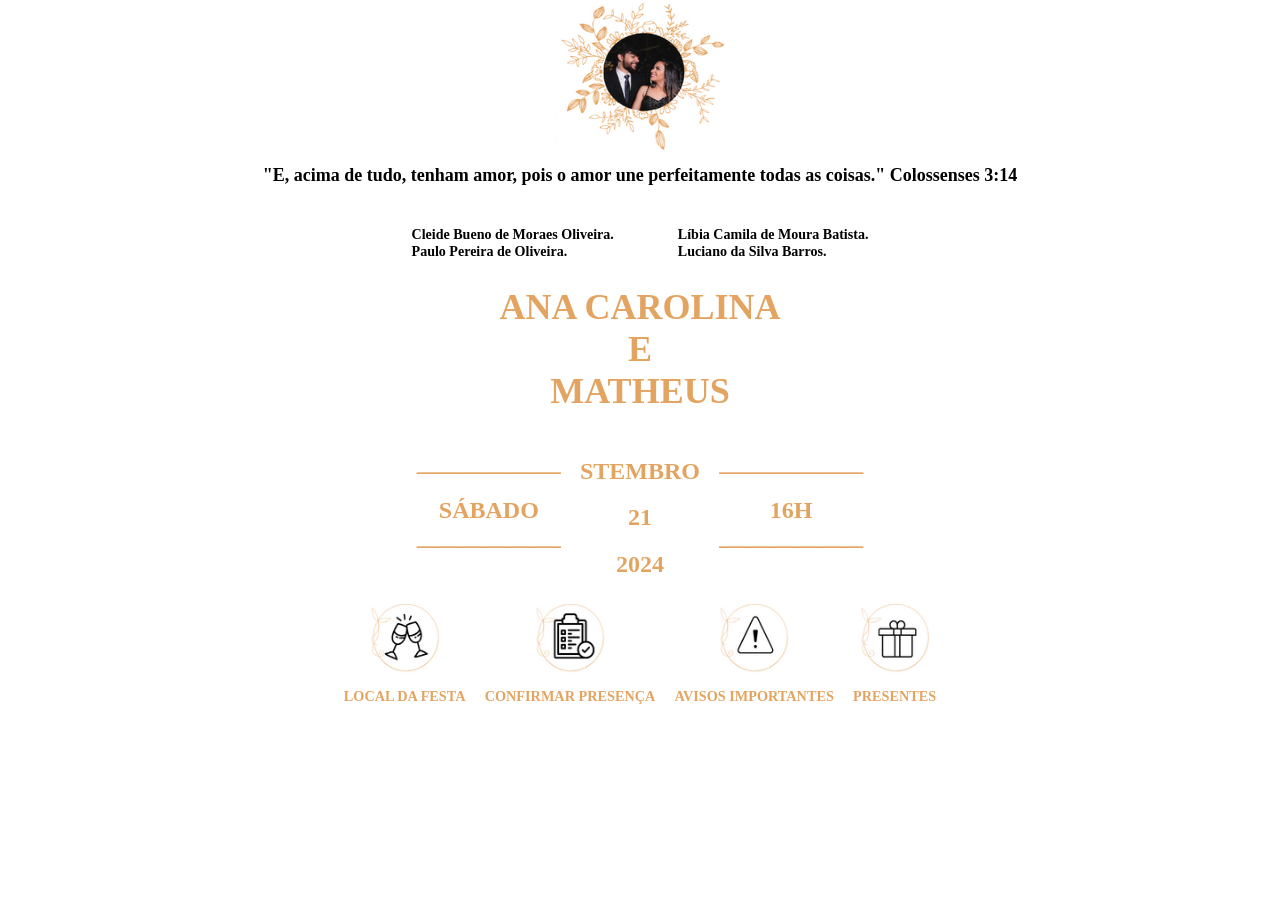
==== Convite/index.html @ 5fe6eae0 "Add files via upload" ====
<!DOCTYPE html>
<html lang="en">

<head>
  <meta charset="UTF-8">
  <meta name="viewport" content="width=device-width, initial-scale=1.0">
  <title>Document</title>
  <link rel="stylesheet" href="styles.css">
  </head>
</head>
<header>
  <img src="assets/Ana_e_Matheus.png" alt=""height="150" width="170">
</header>
<body>
  <div class="versiculo">
    <h2> "E, acima de tudo, tenham amor, pois o amor une perfeitamente todas as coisas." Colossenses 3:14 </h2>
  </div>
  <div class="familia">
    <div class="paisAna">
      <h3 class="cleide">Cleide Bueno de Moraes Oliveira.</h3>
      <h3 class="paulo">Paulo Pereira de Oliveira.</h3>
    </div>
    <div class="paisMatheus">
      <h3 class="libia">Líbia Camila de Moura Batista.</h3>
      <h3 class="luciano">Luciano da Silva Barros.</h3>
    </div>
  </div>
  <div class="nome">
    <h1 class="ana">ANA CAROLINA</h1>
    <h1 class="e">E</h1>
    <h1 class="matheus">MATHEUS</h1>
  </div>
  <div class="data">
    <div class="sabado">
      <h2 class="traco">____________</h2>
      <h2 class="saba">SÁBADO</h2>
      <h2 class="traco">____________</h2>
    </div>
    <div class="setembro">
      <h2 class="l">STEMBRO</h2>
      <h2 class="l">21</h2>
      <h2 class="l">2024</h2>
    </div>
    <div class="horas">
      <h2 class="traco">____________</h2>
      <h2 class="h">16H</h2>
      <h2 class="traco">____________</h2>
    </div>
  </div>
</body>
<footer>
  <div class="icones">
    <div class="local">
      <a href=""><img src="assets/localDaFesta.png" alt="" height="70" width="70"></a>
      <h2>LOCAL DA FESTA</h2>
    </div>
    <div class="presenca">
      <a href=""><img src="assets/confirmaPresenca.png" alt="" height="70" width="70"></a>
      <h2>CONFIRMAR PRESENÇA</h2>
    </div>
    <div class="avisos">
      <a href=""><img src="assets/avisosImportantes.png" alt="" height="70" width="70"></a>
      <h2>AVISOS IMPORTANTES</h2>
    </div>
    <div class="presentes">
      <a href=""><img src="assets/presentes.png" alt="" height="70" width="70"></a>
      <h2>PRESENTES</h2>
    </div>
  </div>
</footer>
</html>
---- Convite/styles.css ----
/* Estilos para dispositivos móveis */

/* Header */
header {
    display: flex;
    justify-content: center;
}

/* Corpo */
body {
    text-decoration: none;
    padding: 0;
    margin: 0;
}

/* Versículo */
.versiculo {
    display: flex;
    justify-content: center;
    font-size: 12px;
    padding-bottom: 2%;
}

/* Família */
.familia {
    display: flex;
    justify-content: center;
    font-size: 12px;
    gap: 5%;
    padding-bottom: 2%;
}

/* Pais Ana */
.paisAna {
    display: flex;
    flex-direction: column;
}

/* Cleide e Paulo */
.cleide,
.paulo {
    margin: 0%;
}

/* Pais Matheus */
.paisMatheus {
    display: flex;
    flex-direction: column;
}

/* Líbia e Luciano */
.libia,
.luciano {
    margin: 0%;
}

/* Nome */
.nome {
    display: flex;
    flex-direction: column;
    align-items: center;
    color: #E4A461;
    padding-bottom: 2%;
    font-size: 18px;
}

/* Ana, 'e', Matheus */
.ana,
.e,
.matheus {
    margin: 0%;
}

/* Data */
.data {
    display: flex;
    justify-content: center;
    gap: 0.5%;
    color: #E4A461;
    padding-bottom: 2%;
}

/* Setembro */
.setembro {
    display: flex;
    flex-direction: column;
    align-items: center;
}

/* Sábado */
.sabado {
    display: flex;
    flex-direction: column;
    align-items: center;
    padding: 1%;
}

/* Horas */
.horas {
    display: flex;
    flex-direction: column;
    align-items: center;
    padding: 1%;
}

/* Traco */
.traco {
    margin: 0%;
}

/* Saba e H */
.saba,
.h,
.l {
    margin-bottom: 0%;
}

/* Ícones */
.icones {
    display: flex;
    justify-content: center;
    font-size: 9.5px;
    gap: 1.5%;
    color: #E4A461;
}

/* Local */
.local,
.presenca,
.avisos,
.presentes {
    display: flex;
    justify-content: center;
    flex-direction: column;
    align-items: center;
}

/* Mídia Query para Telas de 430 x 932 */
@media only screen and (max-width: 430px) and (max-height: 932px) {
    /* Ajustes específicos para telas menores */
    .familia {
        gap: 2%;
    }

    .icones {
        font-size: 8px;
    }

    /* Exemplo de ocultar ou ajustar elementos adicionais, se necessário */
    .setembro,
    .sabado,
    .horas,
    .icones {
        display: none;
    }
}
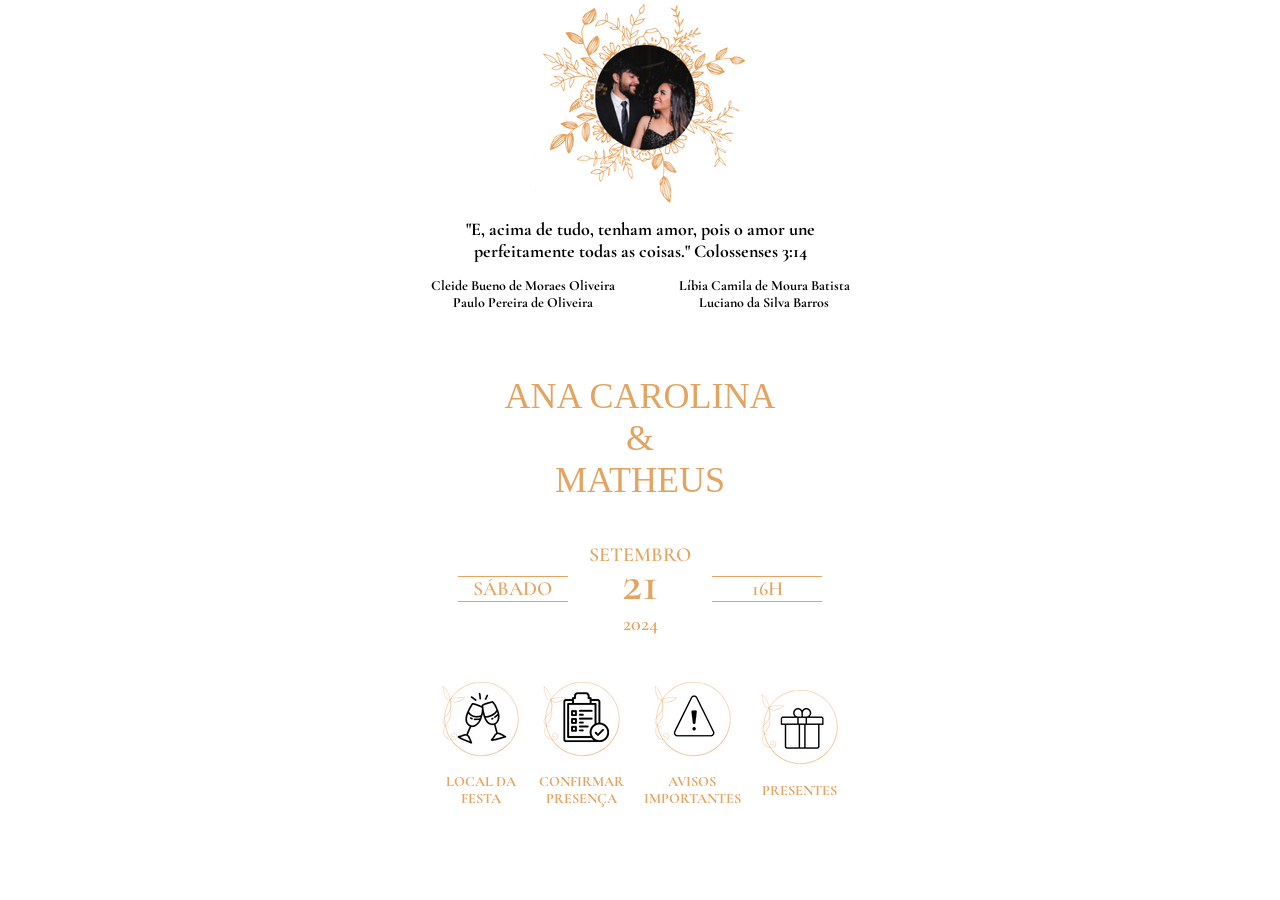
==== commit 28e37c4f: "Atualização de interface" ====
--- a/Convite/index.html
+++ b/Convite/index.html
@@ -1,71 +1,76 @@
 <!DOCTYPE html>
-<html lang="en">
+<html lang="pt-br">
 
 <head>
   <meta charset="UTF-8">
   <meta name="viewport" content="width=device-width, initial-scale=1.0">
-  <title>Document</title>
+  <title>Convite de Casamento</title>
   <link rel="stylesheet" href="styles.css">
-  </head>
+  <link href="https://fonts.googleapis.com/css2?family=Cormorant+Garamond:wght@300;400;500;600;700&display=swap" rel="stylesheet">
 </head>
-<header>
-  <img src="assets/Ana_e_Matheus.png" alt=""height="150" width="170">
-</header>
+
 <body>
-  <div class="versiculo">
-    <h2> "E, acima de tudo, tenham amor, pois o amor une perfeitamente todas as coisas." Colossenses 3:14 </h2>
-  </div>
-  <div class="familia">
-    <div class="paisAna">
-      <h3 class="cleide">Cleide Bueno de Moraes Oliveira.</h3>
-      <h3 class="paulo">Paulo Pereira de Oliveira.</h3>
+  <header>
+    <img src="assets/Ana_e_Matheus.png" alt="Ana e Matheus">
+  </header>
+
+  <div class="content">
+    <div class="versiculo">
+      <h2>"E, acima de tudo, tenham amor, pois o amor une <br> perfeitamente todas as coisas." Colossenses 3:14</h2>
     </div>
-    <div class="paisMatheus">
-      <h3 class="libia">Líbia Camila de Moura Batista.</h3>
-      <h3 class="luciano">Luciano da Silva Barros.</h3>
+
+    <div class="familia">
+      <div class="paisAna">
+        <h3 class="cleide">Cleide Bueno de Moraes Oliveira</h3>
+        <h3 class="paulo">Paulo Pereira de Oliveira</h3>
+      </div>
+      <div class="paisMatheus">
+        <h3 class="libia">Líbia Camila de Moura Batista</h3>
+        <h3 class="luciano">Luciano da Silva Barros</h3>
+      </div>
+    </div>
+
+    <div class="nome">
+      <h1 class="ana">ANA CAROLINA</h1>
+      <h1 class="e">&</h1>
+      <h1 class="matheus">MATHEUS</h1>
+    </div>
+
+    <div class="data">
+      <div class="sabado">
+        <h2 class="saba">SÁBADO</h2>
+      </div>
+      <div class="setembro">
+        <h2 id="mes" class="l">SETEMBRO</h2>
+        <h2 id="dia" class="l">21</h2>
+        <h2 id="ano" class="l">2024</h2>
+      </div>
+      <div class="horas">
+        <h2 class="h">16H</h2>
+      </div>
     </div>
   </div>
-  <div class="nome">
-    <h1 class="ana">ANA CAROLINA</h1>
-    <h1 class="e">E</h1>
-    <h1 class="matheus">MATHEUS</h1>
-  </div>
-  <div class="data">
-    <div class="sabado">
-      <h2 class="traco">____________</h2>
-      <h2 class="saba">SÁBADO</h2>
-      <h2 class="traco">____________</h2>
+
+  <footer>
+    <div class="icones">
+      <div class="local">
+        <a href="#"><img src="assets/localDaFesta.png" alt="Local da Festa"></a>
+        <h2>LOCAL DA<br> FESTA</h2>
+      </div>
+      <div class="presenca">
+        <a href="#"><img src="assets/confirmaPresenca.png" alt="Confirmar Presença"></a>
+        <h2>CONFIRMAR<br> PRESENÇA</h2>
+      </div>
+      <div class="avisos">
+        <a href="#"><img src="assets/avisosImportantes.png" alt="Avisos Importantes"></a>
+        <h2>AVISOS<br> IMPORTANTES</h2>
+      </div>
+      <div class="presentes">
+        <a href="#"><img src="assets/presentes.png" alt="Presentes"></a>
+        <h2>PRESENTES</h2>
+      </div>
     </div>
-    <div class="setembro">
-      <h2 class="l">STEMBRO</h2>
-      <h2 class="l">21</h2>
-      <h2 class="l">2024</h2>
-    </div>
-    <div class="horas">
-      <h2 class="traco">____________</h2>
-      <h2 class="h">16H</h2>
-      <h2 class="traco">____________</h2>
-    </div>
-  </div>
+  </footer>
 </body>
-<footer>
-  <div class="icones">
-    <div class="local">
-      <a href=""><img src="assets/localDaFesta.png" alt="" height="70" width="70"></a>
-      <h2>LOCAL DA FESTA</h2>
-    </div>
-    <div class="presenca">
-      <a href=""><img src="assets/confirmaPresenca.png" alt="" height="70" width="70"></a>
-      <h2>CONFIRMAR PRESENÇA</h2>
-    </div>
-    <div class="avisos">
-      <a href=""><img src="assets/avisosImportantes.png" alt="" height="70" width="70"></a>
-      <h2>AVISOS IMPORTANTES</h2>
-    </div>
-    <div class="presentes">
-      <a href=""><img src="assets/presentes.png" alt="" height="70" width="70"></a>
-      <h2>PRESENTES</h2>
-    </div>
-  </div>
-</footer>
+
 </html>
--- a/Convite/styles.css
+++ b/Convite/styles.css
@@ -1,4 +1,22 @@
+@font-face {
+    font-family: 'TheSeasons';
+    src: url('fonts/Fontspring-DEMO-theseasons-lt.otf');
+}
+
 /* Estilos para dispositivos móveis */
+html {
+    scroll-behavior: smooth;
+}
+
+::selection {
+    background-color: #E4A461;
+    color: white;
+}
+
+::-moz-selection {
+    background-color: #E4A461;
+    color: white;
+}
 
 /* Header */
 header {
@@ -8,50 +26,46 @@
 
 /* Corpo */
 body {
+    margin: 0;
+    padding: 0;
     text-decoration: none;
-    padding: 0;
-    margin: 0;
 }
 
 /* Versículo */
 .versiculo {
     display: flex;
     justify-content: center;
+    font-family: 'Cormorant Garamond', sans-serif;
     font-size: 12px;
-    padding-bottom: 2%;
+    font-weight: 100;
+    text-align: center;
 }
 
 /* Família */
 .familia {
     display: flex;
     justify-content: center;
+    gap: 5%;
+    padding-bottom: 5%;
+    font-family: 'Cormorant Garamond', sans-serif;
     font-size: 12px;
-    gap: 5%;
-    padding-bottom: 2%;
+    font-weight: 100;
 }
 
-/* Pais Ana */
-.paisAna {
+/* Pais Ana e Matheus */
+.paisAna,
+.paisMatheus {
     display: flex;
     flex-direction: column;
 }
 
 /* Cleide e Paulo */
 .cleide,
-.paulo {
-    margin: 0%;
-}
-
-/* Pais Matheus */
-.paisMatheus {
-    display: flex;
-    flex-direction: column;
-}
-
-/* Líbia e Luciano */
+.paulo,
 .libia,
 .luciano {
-    margin: 0%;
+    margin: 0;
+    text-align: center;
 }
 
 /* Nome */
@@ -64,11 +78,18 @@
     font-size: 18px;
 }
 
-/* Ana, 'e', Matheus */
+/* Ana, Matheus */
 .ana,
-.e,
 .matheus {
-    margin: 0%;
+    margin: 0;
+    font-family: 'TheSeasons';
+    font-weight: 100;
+}
+
+/* e */
+.e {
+    margin: 0;
+    font-weight: 100;
 }
 
 /* Data */
@@ -85,38 +106,57 @@
     display: flex;
     flex-direction: column;
     align-items: center;
+    font-family: 'Cormorant Garamond', sans-serif;
 }
 
-/* Sábado */
-.sabado {
-    display: flex;
-    flex-direction: column;
-    align-items: center;
-    padding: 1%;
+/* id mês ano e dia */
+#mes {
+    font-size: 20px;
+    margin-bottom: 1px;
 }
 
-/* Horas */
+#ano {
+    font-size: 20px;
+    margin-top: -1px;
+}
+
+#dia {
+    font-size: 50px;
+    margin-top: -15px;
+}
+
+/* Sábado e Horas */
+.sabado,
 .horas {
     display: flex;
     flex-direction: column;
     align-items: center;
-    padding: 1%;
+    padding: 15px;
 }
 
-/* Traco */
-.traco {
-    margin: 0%;
-}
-
-/* Saba e H */
+/* Saba, L e H */
 .saba,
 .h,
 .l {
-    margin-bottom: 0%;
+    margin-bottom: 0;
+    font-family: 'Cormorant Garamond', sans-serif;
+    font-size: 20px;
+    font-weight: 600;
+}
+
+/* saba e h */
+.saba,
+.h {
+    border-top: 1px solid #E4A461;
+    border-bottom: 1px solid #E4A461;
+    width: 110px;
+    text-align: center;
+    margin-top: 35px;
 }
 
 /* Ícones */
 .icones {
+    padding-top: 20px;
     display: flex;
     justify-content: center;
     font-size: 9.5px;
@@ -124,7 +164,7 @@
     color: #E4A461;
 }
 
-/* Local */
+/* Local, Presença, Avisos e Presentes */
 .local,
 .presenca,
 .avisos,
@@ -133,6 +173,9 @@
     justify-content: center;
     flex-direction: column;
     align-items: center;
+    font-family: 'Cormorant Garamond', sans-serif;
+    font-weight: 100;
+    text-align: center;
 }
 
 /* Mídia Query para Telas de 430 x 932 */
@@ -145,12 +188,4 @@
     .icones {
         font-size: 8px;
     }
-
-    /* Exemplo de ocultar ou ajustar elementos adicionais, se necessário */
-    .setembro,
-    .sabado,
-    .horas,
-    .icones {
-        display: none;
-    }
 }
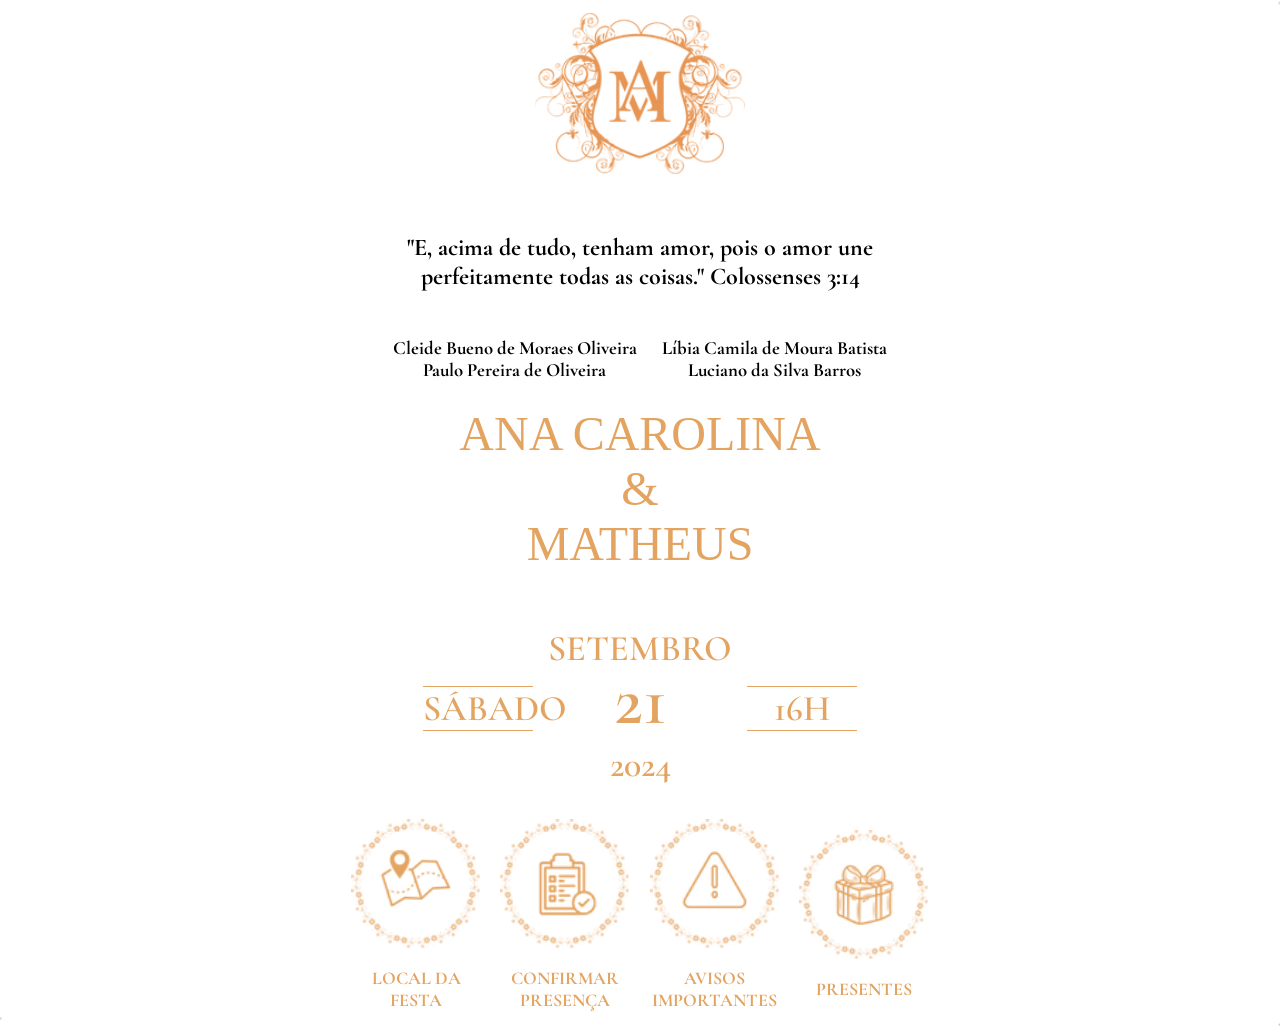
==== commit 692ef6f2: "bakground add" ====
--- a/Convite/index.html
+++ b/Convite/index.html
@@ -11,9 +11,8 @@
 
 <body>
   <header>
-    <img src="assets/Ana_e_Matheus.png" alt="Ana e Matheus">
+    <img src="assets/Ana_e_Matheus.png" alt="Ana e Matheus" width="210px">
   </header>
-
   <div class="content">
     <div class="versiculo">
       <h2>"E, acima de tudo, tenham amor, pois o amor une <br> perfeitamente todas as coisas." Colossenses 3:14</h2>
@@ -54,11 +53,11 @@
   <footer>
     <div class="icones">
       <div class="local">
-        <a href="#"><img src="assets/localDaFesta.png" alt="Local da Festa"></a>
+        <a href="https://www.google.com/maps/dir//-17.7634333,-50.8802422/@-17.7635506,-50.8812284,369m/data=!3m1!1e3!4m2!4m1!3e0?entry=ttu"><img src="assets/localDaFesta.png" alt="Local da Festa"></a>
         <h2>LOCAL DA<br> FESTA</h2>
       </div>
       <div class="presenca">
-        <a href="#"><img src="assets/confirmaPresenca.png" alt="Confirmar Presença"></a>
+        <a href="https://forms.gle/znVHmJxSqxEpw1am8"><img src="assets/confirmaPresenca.png" alt="Confirmar Presença"></a>
         <h2>CONFIRMAR<br> PRESENÇA</h2>
       </div>
       <div class="avisos">
@@ -66,7 +65,7 @@
         <h2>AVISOS<br> IMPORTANTES</h2>
       </div>
       <div class="presentes">
-        <a href="#"><img src="assets/presentes.png" alt="Presentes"></a>
+        <a href="https://listapresente.havan.com.br/Convidado/ItensListaPresente/761027 "><img src="assets/presentes.png" alt="Presentes"></a>
         <h2>PRESENTES</h2>
       </div>
     </div>
--- a/Convite/styles.css
+++ b/Convite/styles.css
@@ -22,6 +22,7 @@
 header {
     display: flex;
     justify-content: center;
+    padding: 1%;
 }
 
 /* Corpo */
@@ -29,6 +30,9 @@
     margin: 0;
     padding: 0;
     text-decoration: none;
+    background-image: url('assets/bakground\(1920\ x\ 1080\ px\).png'); /* Imagem de fundo */
+    background-size: cover; /* Cobrir toda a área do body */
+    background-position: center; /* Centralizar a imagem */
 }
 
 /* Versículo */
@@ -36,19 +40,22 @@
     display: flex;
     justify-content: center;
     font-family: 'Cormorant Garamond', sans-serif;
-    font-size: 12px;
+    font-size: 1em;
     font-weight: 100;
     text-align: center;
+    padding: 2%;
 }
 
 /* Família */
 .familia {
     display: flex;
     justify-content: center;
-    gap: 5%;
-    padding-bottom: 5%;
-    font-family: 'Cormorant Garamond', sans-serif;
-    font-size: 12px;
+    flex-direction: row;
+    align-items: center;
+    gap: 2%;
+    padding-bottom: 2%;
+    font-family: 'Cormorant Garamond', sans-serif;
+    font-size: 1em;
     font-weight: 100;
 }
 
@@ -57,6 +64,7 @@
 .paisMatheus {
     display: flex;
     flex-direction: column;
+    align-items: center;
 }
 
 /* Cleide e Paulo */
@@ -75,7 +83,7 @@
     align-items: center;
     color: #E4A461;
     padding-bottom: 2%;
-    font-size: 18px;
+    font-size: 1.5em;
 }
 
 /* Ana, Matheus */
@@ -96,9 +104,11 @@
 .data {
     display: flex;
     justify-content: center;
-    gap: 0.5%;
+    flex-direction: row;
+    align-items: center;
     color: #E4A461;
-    padding-bottom: 2%;
+    padding-bottom: 1%;
+    font-size: 1.5em;
 }
 
 /* Setembro */
@@ -111,17 +121,17 @@
 
 /* id mês ano e dia */
 #mes {
-    font-size: 20px;
+    font-size: 1.5em;
     margin-bottom: 1px;
 }
 
 #ano {
-    font-size: 20px;
+    font-size: 1.5em;
     margin-top: -1px;
 }
 
 #dia {
-    font-size: 50px;
+    font-size: 3em;
     margin-top: -15px;
 }
 
@@ -140,7 +150,7 @@
 .l {
     margin-bottom: 0;
     font-family: 'Cormorant Garamond', sans-serif;
-    font-size: 20px;
+    font-size: 1.5em;
     font-weight: 600;
 }
 
@@ -159,7 +169,7 @@
     padding-top: 20px;
     display: flex;
     justify-content: center;
-    font-size: 9.5px;
+    font-size: 0.75em;
     gap: 1.5%;
     color: #E4A461;
 }
@@ -178,14 +188,178 @@
     text-align: center;
 }
 
-/* Mídia Query para Telas de 430 x 932 */
-@media only screen and (max-width: 430px) and (max-height: 932px) {
-    /* Ajustes específicos para telas menores */
+.icones img {
+    width: 130px; /* Tamanho padrão para ícones */
+}
+
+/* Background Responsivo */
+@media only screen and (max-width: 1024px) {
+    body {
+        background-image: url('assets/bakground\(1024\ x\ 768\ px\).png');
+        background-size: cover;
+        background-position: center;
+    }
+}
+
+@media only screen and (max-width: 768px) {
+    body {
+        background-image: url('assets/bakground\(768\ x\ 1024\ px\).png');
+        background-size: cover;
+        background-position: center;
+    }
+}
+
+@media only screen and (max-width: 480px) {
+    body {
+        background-image: url('assets/bakground\(480\ x\ 800\ px\).png');
+        background-size: cover;
+        background-position: center;
+    }
+}
+
+/* Mídia Query para Telas de 768px ou menos */
+@media only screen and (max-width: 768px) {
     .familia {
-        gap: 2%;
+        gap: 1.5%;
+        font-size: 1em;
     }
 
     .icones {
-        font-size: 8px;
-    }
-}
+        font-size: 0.8em;
+    }
+
+    .icones img {
+        width: 110px; /* Ajuste do tamanho dos ícones */
+    }
+
+    .versiculo {
+        font-size: 1em;
+        padding: 3%;
+    }
+
+    .nome {
+        font-size: 1.3em;
+    }
+
+    .data {
+        font-size: 1.3em;
+    }
+
+    #mes,
+    #ano {
+        font-size: 1.3em;
+    }
+
+    #dia {
+        font-size: 2.8em;
+    }
+
+    .saba,
+    .h,
+    .l {
+        font-size: 1.3em;
+    }
+
+    .saba,
+    .h {
+        width: 100px;
+    }
+}
+
+/* Mídia Query para Telas de 430px ou menos */
+@media only screen and (max-width: 430px) {
+    .familia {
+        gap: 1%;
+        font-size: 0.9em;
+    }
+
+    .icones {
+        font-size: 0.7em;
+    }
+
+    .icones img {
+        width: 90px; /* Ajuste do tamanho dos ícones */
+    }
+
+    .versiculo {
+        font-size: 0.9em;
+        padding: 5%;
+    }
+
+    .nome {
+        font-size: 1.2em;
+    }
+
+    .data {
+        font-size: 1.2em;
+    }
+
+    #mes,
+    #ano {
+        font-size: 1.2em;
+    }
+
+    #dia {
+        font-size: 2.5em;
+    }
+
+    .saba,
+    .h,
+    .l {
+        font-size: 1.2em;
+    }
+
+    .saba,
+    .h {
+        width: 90px;
+    }
+}
+
+/* Mídia Query para Telas de 320px ou menos */
+@media only screen and (max-width: 320px) {
+    .familia {
+        gap: 0.5%;
+        font-size: 0.8em;
+    }
+
+    .icones {
+        font-size: 0.6em;
+    }
+
+    .icones img {
+        width: 70px; /* Ajuste do tamanho dos ícones */
+    }
+
+    .versiculo {
+        font-size: 0.8em;
+        padding: 4%;
+    }
+
+    .nome {
+        font-size: 1em;
+    }
+
+    .data {
+        font-size: 1em;
+    }
+
+    #mes,
+    #ano {
+        font-size: 1em;
+    }
+
+    #dia {
+        font-size: 2em;
+    }
+
+    .saba,
+    .h,
+    .l {
+        font-size: 1em;
+    }
+
+    .saba,
+    .h {
+        width: 70px;
+    }
+}
